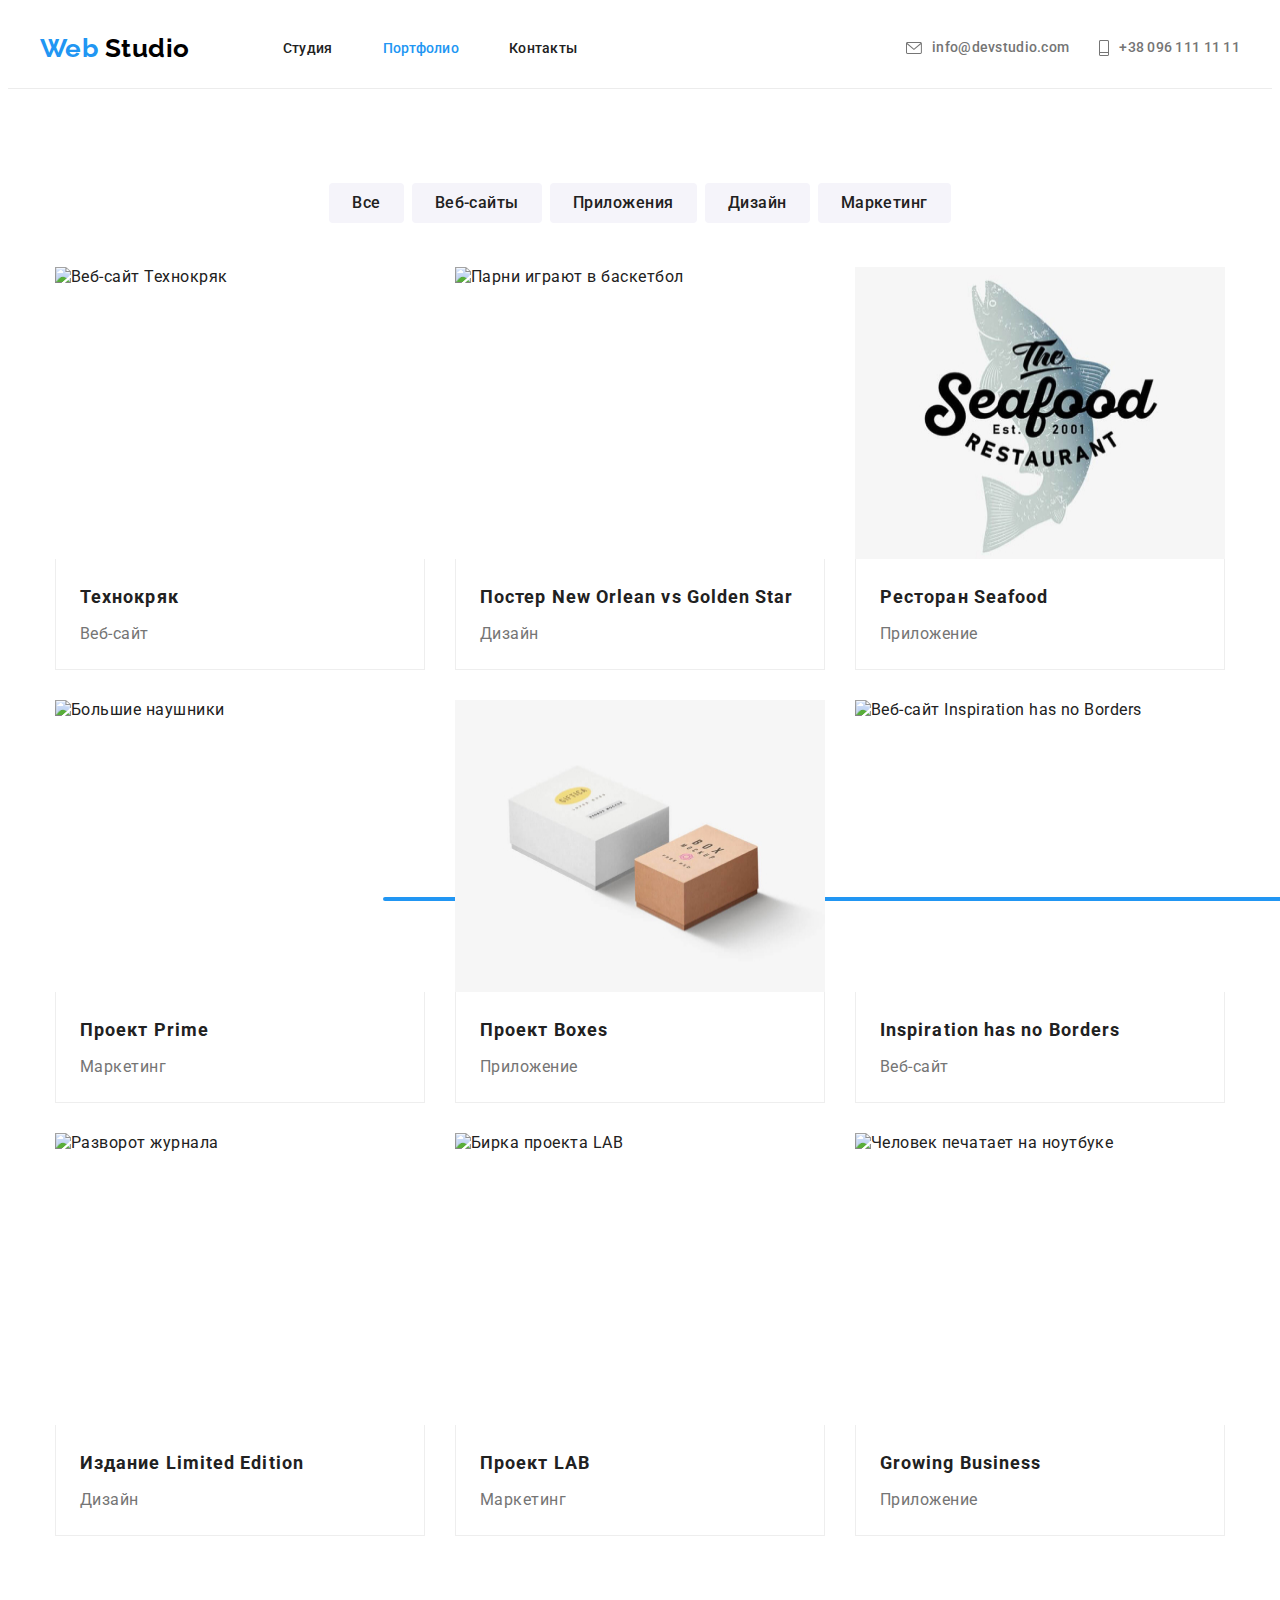
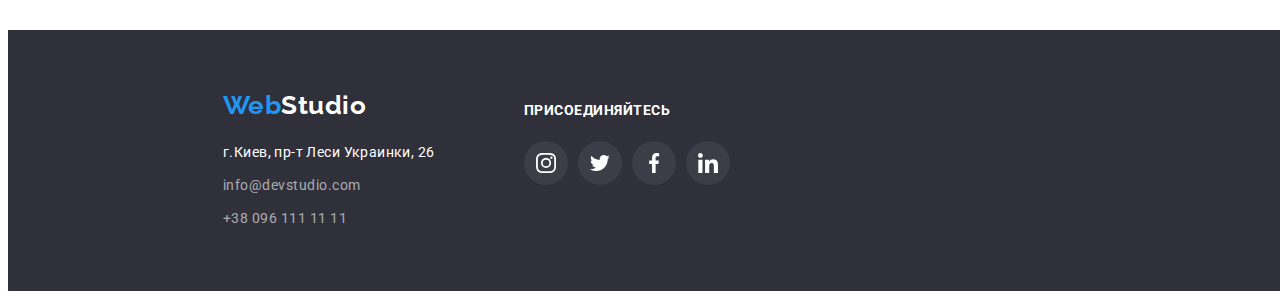
==== portfolio.html @ 09c156e7 "Add files via upload" ====
<!DOCTYPE html>
<html lang="ru">
<head>
    <meta charset="UTF-8">
    <meta http-equiv="X-UA-Compatible" content="IE=edge">
    <meta name="viewport" content="width=device-width, initial-scale=1.0">
    <title>Портфолио</title>
    <link rel="preconnect" href="https://fonts.googleapis.com"/>
    <link rel="preconnect" href="https://fonts.gstatic.com" crossorigin/>
    <link href="https://fonts.googleapis.com/css2?family=Raleway:wght@700&family=Roboto:wght@400;500;700;900&display=swap" rel="stylesheet"/>    
    <link rel="stylesheet" href="https://github.com/sindresorhus/modern-normalize/blob/main/modern-normalize.css"/>
    <link rel="stylesheet" href="./css/styles.css"/>
</head>

<body>
    <!--Шапка-->
<header class="header">

    <!--Главная навигация-->
    <div class="container nav-flex">
        <nav class="header-nav">
            <a class="logo-link link" href="./index.html">Web <span class="logo-black">Studio</span></a>
            <ul class="header-nav-list list">
                <li class="header-nav-item">
                    <a class="header-nav-link link" href="./index.html">Студия</a>
                </li>
                <li class="header-nav-item">
                    <a class="header-nav-link link current" href="./portfolio.html">Портфолио</a>
                </li>
                <li class="header-nav-item">
                    <a class="header-nav-link link" href="">Контакты</a>
                </li>
            </ul>
        </nav>

        <!--Контакты-->

        <ul class="header-contact-list list">
            <li class="header-contact-item">
                <a class="header-contact-link link" href="mailto:info@devstudio.com">
                    <svg class="contact-icon" width="16" height="12">
                        <use href="./images/icons.svg#icon-envelope"></use>
                    </svg>
                    info@devstudio.com</a>
            </li>
            <li class="header-contact-item">
                <a class="header-contact-link link" href="tel:+380961111111">
                    <svg class="contact-icon" width="10" height="16">
                        <use href="./images/icons.svg#icon-mobile"></use>
                    </svg>
                    +38 096 111 11 11</a>
            </li>
        </ul>
    </div>
</header>

    <!--Основной контент-->

    <main>
    <section class="portfolio-section">
        <!--Фильтры-->
    <div class="conteiner">
       <ul class="portfolio-btn-list list">
         <li class="portfolio-btn-item"> 
          <button class="portfolio-btn" type="button">Все</button> 
         </li>
          <li class="portfolio-btn-item">
          <button class="portfolio-btn" type="button">Веб-сайты</button>
         </li>
         <li class="portfolio-btn-item">
          <button class="portfolio-btn" type="button">Приложения</button>
         </li>
         <li class="portfolio-btn-item">
         <button class="portfolio-btn" type="button">Дизайн</button>
         </li>
         <li class="portfolio-btn-item">
         <button class="portfolio-btn" type="button">Маркетинг</button>
         </li>
       </ul>
    </div>
    </section>

         <!--Примеры работ-->
    <section class="portfolio-section-project">
    <div class="conteiner">
        <ul class="portfolio-list list">
           <li class="portfolio-item"> 
            <div class="portfolio-description">
               <img 
               src="./images/techno.jpg" 
               alt="Веб-сайт Технокряк"
               width="370"
               height="292"
               />
            <div class="portfolio-overlay">
            <p class="portfolio-description-text">Технокряк это современная площадка распространения коронавируса. Компании
                        используют эту платформу для цифрового шпионажа и атак на защищённые сервера конкурентов.</p>
            </div>
            </div>
            <div class="portfolio-border">
               <h2 class="portfolio-list-title">Технокряк</h2>
               <p class=" potrtfolio-list-text">Веб-сайт</p>
            </div>
           </li>
            <li class="portfolio-item">
            <div class="portfolio-description">
            <img 
            src="./images/neworlean.jpg" 
            alt="Парни играют в баскетбол" 
            width="370" 
            height="292" 
            />
            <div class="portfolio-overlay">
            <p class="portfolio-description-text">Технокряк это современная площадка распространения коронавируса. Компании
                          используют эту платформу для цифрового шпионажа и атак на защищённые сервера конкурентов.</p>
            </div>
            </div>
            <div class="portfolio-border">
            <h2 class="portfolio-list-title">Постер New Orlean vs Golden Star</h2>
            <p  class="potrtfolio-list-text">Дизайн</p>
            </div>
            </li>
            <li class="portfolio-item">
            <div class="portfolio-description">
            <img 
            src="./images/seafood.jpg" 
            alt="Логотип ресторана Seafood" 
            width="370" 
            height="292" 
            />
            <div class="portfolio-overlay">
            <p class="portfolio-description-text">Технокряк это современная площадка распространения коронавируса. Компании
                    используют эту платформу для цифрового шпионажа и атак на защищённые сервера конкурентов.</p>
            </div>
            </div>
            <div class="portfolio-border">
            <h2 class="portfolio-list-title">Ресторан Seafood</h2>
            <p  class="potrtfolio-list-text">Приложение</p>
            </div>
            </li>
            <li class="portfolio-item">
            <div class="portfolio-description">
            <img 
            src="./images/headphone.jpg" 
            alt="Большие наушники" 
            width="370" 
            height="292" 
            />
            <div class="portfolio-overlay">
                <p class="portfolio-description-text">Технокряк это современная площадка распространения коронавируса. Компании
                    используют эту платформу для цифрового шпионажа и атак на защищённые сервера конкурентов.</p>
            </div>
            </div>
            <div class="portfolio-border">
            <h2 class="portfolio-list-title">Проект Prime</h2>
            <p class="potrtfolio-list-text">Маркетинг</p>
            </div>
            </li>
            <li class="portfolio-item">
            <div class="portfolio-description">
            <img 
            src="./images/boxes.jpg" 
            alt="Две коробки" 
            width="370" 
            height="292"
            />
            <div class="portfolio-overlay">
                <p class="portfolio-description-text">Технокряк это современная площадка распространения коронавируса. Компании
                    используют эту платформу для цифрового шпионажа и атак на защищённые сервера конкурентов.</p>
            </div>
            </div>
            <div class="portfolio-border">
            <h2 class="portfolio-list-title">Проект Boxes</h2>
            <p class="potrtfolio-list-text">Приложение</p>
            </div>
            </li>
            <li class="portfolio-item">
            <div class="portfolio-description">
            <img 
            src="./images/monoblock.jpg" 
            alt="Веб-сайт Inspiration has no Borders" 
            width="370" 
            height="292" 
            />
            <div class="portfolio-overlay">
                <p class="portfolio-description-text">Технокряк это современная площадка распространения коронавируса. Компании
                    используют эту платформу для цифрового шпионажа и атак на защищённые сервера конкурентов.</p>
            </div>
            </div>
            <div class="portfolio-border">
            <h2 class="portfolio-list-title" lang="en">Inspiration has no Borders</h2>
            <p class="potrtfolio-list-text">Веб-сайт</p>
            </div>
            </li>
            <li class="portfolio-item">
            <div class="portfolio-description">
            <img 
            src="./images/magazine.jpg" 
            alt="Разворот журнала" 
            width="370"
            height="292" 
            />
            <div class="portfolio-overlay">
                <p class="portfolio-description-text">Технокряк это современная площадка распространения коронавируса. Компании
                    используют эту платформу для цифрового шпионажа и атак на защищённые сервера конкурентов.</p>
            </div>
            </div>
            <div class="portfolio-border">
            <h2 class="portfolio-list-title">Издание Limited Edition</h2>
            <p class="potrtfolio-list-text">Дизайн</p>
            </div>
            </li>
            <li class="portfolio-item">
            <div class="portfolio-description">
            <img 
            src="./images/tag.jpg" 
            alt="Бирка проекта LAB" 
            width="370" 
            height="292" 
            />
            <div class="portfolio-overlay">
                <p class="portfolio-description-text">Технокряк это современная площадка распространения коронавируса. Компании
                    используют эту платформу для цифрового шпионажа и атак на защищённые сервера конкурентов.</p>
            </div>
            </div>
            <div class="portfolio-border">
            <h2 class="portfolio-list-title">Проект LAB</h2>
            <p class="potrtfolio-list-text">Маркетинг</p>
            </div>
            </li>
            <li class="portfolio-item">
            <div class="portfolio-description">
            <img 
            src="./images/printing.jpg"
            alt="Человек печатает на ноутбуке" 
            width="370" 
            height="292" 
            />
            <div class="portfolio-overlay">
                <p class="portfolio-description-text">Технокряк это современная площадка распространения коронавируса. Компании
                    используют эту платформу для цифрового шпионажа и атак на защищённые сервера конкурентов.</p>
            </div>
            </div>
            <div class="portfolio-border">
            <h2 class="portfolio-list-title" lang="en">Growing Business</h2>
            <p class=" potrtfolio-list-text">Приложение</p>
            </div>
        </li>
        </ul>
    </div>
    </section>
</main>
<!--Подвал-->
<footer class="footer">
    <section class="footter-section">
        <div class="conteiner">
            <div class="footer-flex">
                <div class="footer-contacts-flex">
                    <a class="logo link" href="./index.html">Web<span class="logo-white">Studio</span>
                    </a>
                    <!-- Список контактов -->
                    <address class="footer-contact">
                        <ul class="footer-contact-list list">
                            <li class="footer-contact-item">
                                <a class="footer-contact-link address link" href="https://goo.gl/maps/CdvJLRiEL6Q8Smko8"
                                    target="_blank" rel="noreferrer noopener">г.Киев, пр-т Леси Украинки, 26</a>
                            </li>
                            <li class="footer-contact-item">
                                <a class="footer-contact-link link"
                                    href="mailto:info@devstudio.com">info@devstudio.com</a>
                            </li>
                            <li class="footer-contact-item">
                                <a class="footer-contact-link link" href="tel:+380961111111">+38 096 111 11 11</a>
                            </li>
                        </ul>
                    </address>

                </div>
                <div class="footer-social-flex">
                    <p class="footer-social-text">Присоединяйтесь</p>
                    <ul class="footer-social-list list">
                        <li class="footer-social-item">
                            <a class="footer-social-link" href="">
                                <svg class="footer-social-icon" width="20" height="20">
                                    <use href="./images/icons.svg#icon-instagram"></use>
                                </svg>
                            </a>
                        </li>

                        <li class="footer-social-item">
                            <a class="footer-social-link" href="">
                                <svg class="footer-social-icon" width="20" height="20">
                                    <use href="./images/icons.svg#icon-twitter"></use>
                                </svg>
                            </a>
                        </li>

                        <li class="footer-social-item">
                            <a class="footer-social-link" href="">
                                <svg class="footer-social-icon" width="20" height="20">
                                    <use href="./images/icons.svg#icon-facebook"></use>
                                </svg>
                            </a>
                        </li>

                        <li class="footer-social-item">
                            <a class="footer-social-link" href="">
                                <svg class="footer-social-icon" width="20" height="20">
                                    <use href="./images/icons.svg#icon-linkedin"></use>
                                </svg>
                            </a>
                        </li>
                    </ul>
                </div>
            </div>
        </div>
    </section>
</footer>
</body>

</html>
---- css/styles.css ----
:root {
    --primary-text-color: #212121;
    --secondary-text-color: #757575;
    --white-text-color: #ffffff;
    --accent-color: #2196f3;
    --black-logo-color: #000000;
    --footer-text-color: rgba(255, 255, 255, 0.6);
    --white-background-color: #ffffff;
    --hero-background-color: #2f303a;
    --team-background-color: #f5f4fa;
}


body { 
        font-family: "Roboto", sans-serif;
        letter-spacing: 0.03em;
        background-color: var(--white-background-color);
        color: var(--primary-text-color);
}

/*----убираем точки списков----*/
.list {
    list-style: none;
}
/*----убираем подчеркивание ссылок----*/
.link {
    text-decoration: none;
}

/*----глобальный сброс margin, padding----*/
h1,
h2,
h3,
h4,
h5,
h6,
p,
ul {
    margin: 0;
    padding: 0;
}

img {
    display: block;
}
.container {
    width: 1200px;
    margin-left: auto;
    margin-right: auto;
    padding-left: 15px;
    padding-right: 15px;
}

.logo {
    font-family: "Raleway", sans-serif;
    font-weight: 700;
    font-size: 26px;
    line-height: 1.19;
    color: var(--accent-color);
    align-items: center;
    text-align: center;
}
.section-title {
    font-weight: 700;
    font-size: 36px;
    line-height: 1.17;
    text-align: center;
    color: var(--primary-text-color);
    margin-left: auto;
    margin-right: auto;
      
}


.features-icon-fon {
    display: flex;
    width: 270px;
    height: 120px;
    align-items: center;
    justify-content: center;
    flex-direction: column;
    margin-bottom: 30px;

    background-color: var(--team-background-color);
}
.footer-contact-link {
    font-family: 'Roboto';
    font-style: normal;
    font-size: 14px;
    line-height: 1.71;
    color: var(--footer-text-color);

    transition: color 250ms cubic-bezier(0.4, 0, 0.2, 1);
}

.footer-contact-link:hover,
.footer-contact-link:focus {
    color: var(--accent-color);
}

            /*----Шапка----*/

.header {
    border-bottom: 1px solid #ececec;

        justify-content: center;
        display: flex;
        align-items: center;
}

.nav-flex {
    display: flex;
    align-items: center;
    justify-content: center;
   
}

.header-nav {
        justify-content: center;
        display: flex;
        align-items: center;
    }

.logo-link {
        font-family: "Raleway", sans-serif;
        font-style: normal;
        font-weight: 700;
        font-size: 26px;
        line-height: 1.19;
        color: var(--accent-color);
}

.logo-black {
    color: var(--black-logo-color);
}

.header-nav-list {
    display: flex;
    margin-left: 93px;
}

.header-nav-item:not(:last-child) {
    margin-right: 50px;
}

.header-nav-link {
        font-weight: 500;
        font-size: 14px;
        line-height: 16px;
        letter-spacing: 0.02em;
        color: var(--primary-text-color);
         
        display: block;
        padding-top: 32px;
        padding-bottom: 32px;

        transition: color 250ms cubic-bezier(0.4, 0, 0.2, 1);
  }

.header-contact-list {
        display: flex;
        margin-left: auto;

}

.header-contact-item+.header-contact-item {
    margin-left: 30px;

}

.header-nav-link.current {
        color: var(--accent-color)}


.header-nav-link.current::after {
        position: absolute;

        display: block;
        content: '';
        width: 100%;
        height: 4px;
        border-radius: 2px;
        bottom: -1px;

        background-color: var(--accent-color);
    }

.header-contact-link {
        font-weight: 500;
        font-size: 14px;
        line-height: 1.14;
        letter-spacing: 0.02em;
        color: var(--secondary-text-color);

        justify-content: center;
        display: inline-flex;
        align-items: center;
        padding: 32px 0px 32px;

        transition: color 250ms cubic-bezier(0.4, 0, 0.2, 1);
}

.contact-icon {
    margin-right: 10px;
    fill: currentColor;
}

.header-nav-link:hover,
.header-nav-link:focus,
.header-contact-link:hover,
.header-contact-link:focus {
    color: var(--accent-color);
}


        /*----Герой----*/

.hero {
    background-color: var(--hero-background-color);
        
        padding-top: 200px;
        padding-bottom: 200px;
        text-align: center;

        max-width: 1600px;
        margin-left: auto;
        margin-right: auto;

        background-image: linear-gradient(to right,
                    rgba(47, 48, 58, 0.4),
                    rgba(47, 48, 58, 0.4)),
                url(../images/hero.jpg);
        background-color: var(--hero-background-color);
        background-repeat: no-repeat;
        background-position: center;
        background-size: cover;
        
        text-align: center;
}

.hero-title {
        margin-bottom: 30px;
        margin-left: auto;
        margin-right: auto;
        max-width: 696px;
        
        
        font-weight: 900;
        font-size: 44px;
        line-height: 1.36; 
        text-align: center;
        letter-spacing: 0.06em;
        text-transform: uppercase;
        color: var(--white-text-color);
   }

    
.hero-btn {
        font-family: 'Roboto', sans-serif;
        font-weight: 700;
        font-size: 16px;
        line-height: 1.88;
        align-items: center;
        text-align: center;
        letter-spacing: 0.06em;
       
        background-color: var(--accent-color);
        color: var(--white-text-color);
        cursor: pointer;

        min-width: 200px;
        display: inline-block;
        border-radius: 4px;
        padding: 10px 32px;
        border: 1px solid transparent;

        transition: background-color 250ms cubic-bezier(0.4, 0, 0.2, 1),
        color 250ms cubic-bezier(0.4, 0, 0.2, 1);
  }

  .hero-btn:hover,
  .hero-btn:focus {
      background-color: var(--white-text-color);
      color: var(--accent-color);
  }

/*----Особенности----*/

             
.features-section {
    max-width: 1170px;
    padding-top: 94px;
    padding-bottom: 94px;
    margin: 0 auto;

    justify-content: center;
    display: flex;
    align-items: center;
    
    background-color: var(--white-background-color);
}

.features-section-item{
    
    justify-content: center;
    display: flex;
    align-items: center;

}

.features-list{
    justify-content: center;
    display: flex;
    align-items: center;
}

.visually-hidden {
    position: absolute;

    width: 1px;
    height: 1px;
    margin: -1px;
    padding: 0;

    overflow: hidden;
    border: 0;
    clip: rect(0 0 0 0);
}

.features-item:not(:last-child){
margin-right: 30px;
max-width: 270px;
}

.features-icon {
    align-items: center;
}

.features-title{
        font-weight: 700;
        font-size: 14px;
        line-height: 1.14;
        text-transform: uppercase;
        
        display: flex;
        
        margin-bottom: 10px;
}
.features-text {
        font-size: 14px;
        line-height: 1.71;
        color: var(--secondary-text-color);
     
}

  /*----Список занятий----*/

.work-section{
    background-color: var(--white-background-color);
    padding-top: 0px;
    padding-bottom: 0px;

    justify-content: center;
    display: flex;
    align-items: center;
}

.work-item {
    display: block;
}
.work-list {
    display: flex;
}

.work-item:not(:last-child) {
    margin-right: 30px;

}

.section-title {
    margin-bottom: 50px;
    margin-right: auto;
    margin-left: auto;

        justify-content: center;
        display: flex;
        align-items: center;
}



      /*----Команда----*/

.team-section {
        background-color: var(--team-background-color);
        padding-top: 94px;
        padding-bottom: 94px;

        justify-content: center;
        display: flex;
        align-items: center;
}

.team-list{
    display: flex;
}

.team-item {
    display: block;
    max-width: 270px;
    box-shadow: 0px 1px 3px rgba(0, 0, 0, 0.12), 0px 1px 1px rgba(0, 0, 0, 0.14),
            0px 2px 1px rgba(0, 0, 0, 0.2);
    background-color: var(--white-background-color);
}
.team-item:not(:last-child) {
    margin-right: 30px; 
}

.team-workers {
    padding:  0px  30px 0px;
    background-color: var(--white-text-color);

    
}
.team-worker {
        font-weight: 500;
        font-size: 16px;
        line-height: 1.19;
        text-align: center;
        padding-top: 30px;
        padding-bottom: 10px;
       
}

.team-profession {
        font-size: 16px;
        line-height: 1.19;
        text-align: center;
        color: var(--secondary-text-color);
        padding-bottom: 30px;
        margin-top: 10px;
}

.team-social-list {
    display: flex;
    padding: 0px 32px;
    margin-top: 16px;
    list-style: none;
    justify-content: space-between;
    align-items: center;
    
}

.team-social-item {
    width: 44px;
    height: 44px;
}
.team-social-link {
    width: 44px;
    height: 44px;
    display: block;
    border-radius: 50%;
    color: #afb1b8;
    background-color: #f5f4fa;

    transition: background-color 250ms cubic-bezier(0.4, 0, 0.2, 1),
            color 250ms cubic-bezier(0.4, 0, 0.2, 1);
}

.team-social-link:hover,
.team-social-link:focus {
    color: #ffffff;
    background-color: var(--accent-color);
}
.team-social-icon {
    margin: 12px 0px 0px 12px;
    fill: currentColor;
 
}

/* ----Постоянные Клиенты----- */

.client-section {
    padding-top: 94px;
    padding-bottom: 94px;
}

.client-title {
    margin-bottom: 50px;

    font-weight: 700;
    font-size: 36px;
    line-height: 1.17;
    text-align: center;
}

.client-list {
    display: flex;
    padding: 0;
    margin: 0;
    list-style: none;
    justify-content: space-between;
    align-items: center;
}

.client-item {
    width: 170px;
    height: 90px;

    transition: border-color 250ms cubic-bezier(0.4, 0, 0.2, 1),
            color 250ms cubic-bezier(0.4, 0, 0.2, 1);
}

.client-item:not(:last-child) {
    margin-right: 30px;
}

.client-link {
    width: 170px;
    height: 90px;
    display: block;
    border: 1px solid #afb1b8;
    color: #afb1b8;
    background-color: #fff;
    padding: 16px 32px;

    transition: border-color 250ms cubic-bezier(0.4, 0, 0.2, 1),
            color 250ms cubic-bezier(0.4, 0, 0.2, 1);
}

.client-link:hover,
.client-link:focus {
    color: var(--accent-color);
    border-color: var(--accent-color);
}

.client-icon {
    fill: currentColor;
}

.client-item:hover,
.client-item:focus {
    color: var(--accent-color);
    border-color: var(--accent-color);
}

    /*----Подвал----*/

 .footer {
        padding-top: 60px;
        padding-bottom: 60px;
        background-color: var(--hero-background-color);
        padding-right: 1240px;
        padding-left: 215px;
        display: flex;
        margin-top: auto;
        margin-bottom: auto;

}   

 /*----Список контактов----*/

.footer-flex {
    display: flex;
    margin: 0;
    padding: 0;
    list-style: none;
}

.footer-social-text {
    padding: 20px 0px 10px 0px;
    margin-bottom: 20px;
    font-weight: 700;
    font-size: 14px;
    line-height: 1.14px;
    text-transform: uppercase;
    color: var(--white-text-color);
}

.footer-social-flex {
    margin-left: 70px;
    width: 206px;
}
.footer-social-list {
    display: flex;
    padding: 0;
    margin-top: 0;
    list-style: none;
    justify-content: space-between;
    align-items: center;
}

.footer-social-item {
    width: 44px;
    height: 44px;
}

.footer-social-link {
    width: 44px;
    height: 44px;
    display: block;
    border-radius: 50%;
    color: #ffffff;
    background-color: #ffffff10;

    transition: background-color 250ms cubic-bezier(0.4, 0, 0.2, 1),
            color 250ms cubic-bezier(0.4, 0, 0.2, 1);
}

.footer-social-link:hover,
.footer-social-link:focus {
    color: #ffffff;
    background-color: var(--accent-color);
}
.footer-social-icon {
    margin: 12px 0px 0px 12px;
    fill: currentColor;
}

 .footer-contact {
    margin-top: 20px;
    display: block;
    margin-left: auto;
    margin-right: auto;
    letter-spacing: 0.03em;
    }

.footer-contact-link.address {
    color: var(--white-text-color);
    display: block;
    margin-left: auto;
    margin-right: auto;
    min-width: 231px;
    letter-spacing: 0.03em;
 

}
 
.footer-contact-item,
.footer-contact-item {
    margin-top: 9px;
   
}
.footter-section {
    max-width: 1170px;
    justify-content: center;
    display: flex;
    align-items: center;

    margin-right: auto;
    margin-left: auto;
}

.logo-white {
    color: var(--white-text-color);
}


        /*----Портфолио----*/

.portfolio-section {
        background-color: var(--white-background-color);
        padding-top: 94px;
        padding-bottom: 0px;
              
    }
.portfolio-btn-list {
    display: flex;
    justify-content: center;
    margin-bottom: -50px;
}

.portfolio-btn-item:not(:last-child) {
    margin-right: 8px;

}
.portfolio-item:hover .portfolio-overlay {
    transform: translateY(0);
}

.portfolio-description {
    position: relative;
    overflow: hidden;
}

.portfolio-overlay {
    position: absolute;

    display: inline-block;
    content: '';
    width: 100%;
    height: 100%;
    top: 0;
    left: 0;

    background-color: rgba(33, 150, 243, 0.9);

    transform: translateY(100%);
    transition: transform 250ms cubic-bezier(0.4, 0, 0.2, 1);

}

.portfolio-description-text {
    position: absolute;
    top: 0;
    left: 0;

    padding: 63px 24px;

    font-size: 18px;
    line-height: 1.56;

    color: var(--white-text-color);
}

.portfolio-btn {
    font-family: 'Roboto', sans-serif;
    font-weight: 500;
    font-size: 16px;
    line-height: 1.63;
    text-align: center;
    letter-spacing: 0.03em;
    background-color: var(--team-background-color);
    color: var(--primary-text-color);
    cursor: pointer;

        display: inline-block;
        min-width: 73px;
        border-radius: 4px;
        border: 1px solid transparent;
        padding: 6px 22px;

        transition: background-color 250ms cubic-bezier(0.4, 0, 0.2, 1),
                color 250ms cubic-bezier(0.4, 0, 0.2, 1),
                box-shadow 250ms cubic-bezier(0.4, 0, 0.2, 1);
   
}

.portfolio-btn:hover,
.portfolio-btn:focus {
    background-color: var(--accent-color);
    color: var(--white-text-color);
    box-shadow: 0px 3px 1px rgba(0, 0, 0, 0.1), 0px 1px 2px rgba(0, 0, 0, 0.08),
            0px 2px 2px rgba(0, 0, 0, 0.12);
}
    /*----Примеры работ----*/

.portfolio-list {
    display: flex;
    flex-wrap: wrap;
    margin: -15px;

        justify-content: center;
        display: flex;
        align-items: center;
    
}
    
.portfolio-item{
    background-color: var(--white-background-color);
    margin: 15px;
    display: block;

    transition: box-shadow 250ms cubic-bezier(0.4, 0, 0.2, 1);
}
.portfolio-item:hover,
.portfolio-item:focus {
    box-shadow: 0px 3px 1px rgba(0, 0, 0, 0.1), 0px 1px 2px rgba(0, 0, 0, 0.08),
        0px 2px 2px rgba(0, 0, 0, 0.12);
}

.portfolio-border {
    border: 1px solid #eeeeee;
    border-top: transparent;
    padding: 20px 24px;
    
    
}
.portfolio-section-project {
        max-width: 1170px; 
        justify-content: center;
        display: flex;
        align-items: center;

        margin-right: auto;
        margin-left: auto;

        padding-top: 94px;
        padding-bottom: 94px;
 }

.portfolio-list-title{
        font-weight: 700;
        font-size: 18px;
        line-height: 2;
        letter-spacing: 0.06em;
        color: var(--primary-text-color);
    


}
.potrtfolio-list-text{
        font-size: 16px;
        line-height: 1.87;
           color: var(--secondary-text-color);

        margin-top: 4px;
        
}

/* ----------------MODAL--------------------- */

.backdrop {
    position: fixed;

    display: flex;
    align-items: center;
    justify-content: center;

    width: 100vw;
    height: 100vh;

    background-color: rgba(0, 0, 0, 0.2);
    ;

    top: 0;
    transition: opacity 250ms cubic-bezier(0.4, 0, 0.2, 1), visibility 250ms cubic-bezier(0.4, 0, 0.2, 1);
}

.backdrop.is-hidden {
    opacity: 0;
    visibility: hidden;
    pointer-events: none;
}

.backdrop.is-hidden .modal {
    transform: scale(2);
}

.modal {
    width: 528px;
    min-height: 581px;
    background-color: #ffffff;

    position: relative;
    transform: scale(1);
    transition: transform 250ms cubic-bezier(0.4, 0, 0.2, 1);
}

.close-btn {
    position: absolute;

    display: flex;
    align-items: center;
    justify-content: center;

    right: 8px;
    top: 8px;
    background-color: transparent;
    border-radius: 50%;
    width: 30px;
    height: 30px;
    border: 1px solid #000000;
}
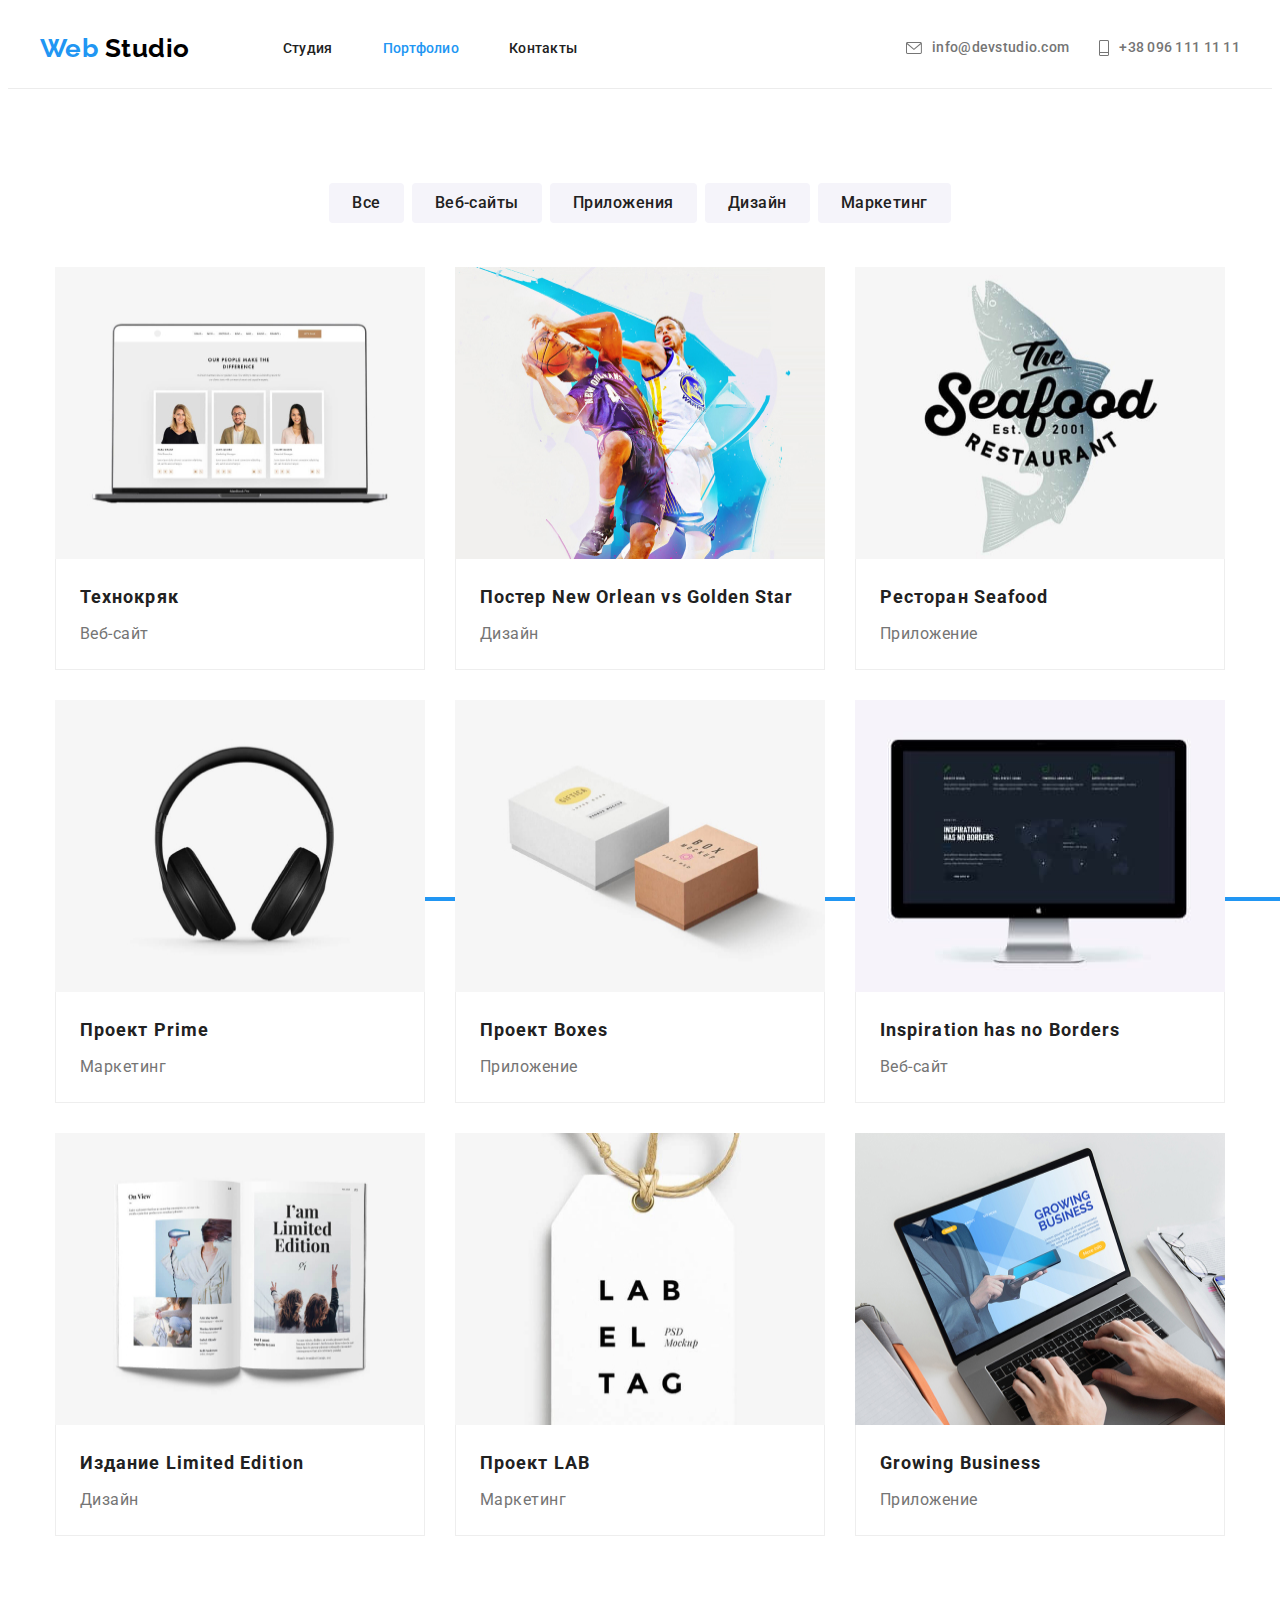
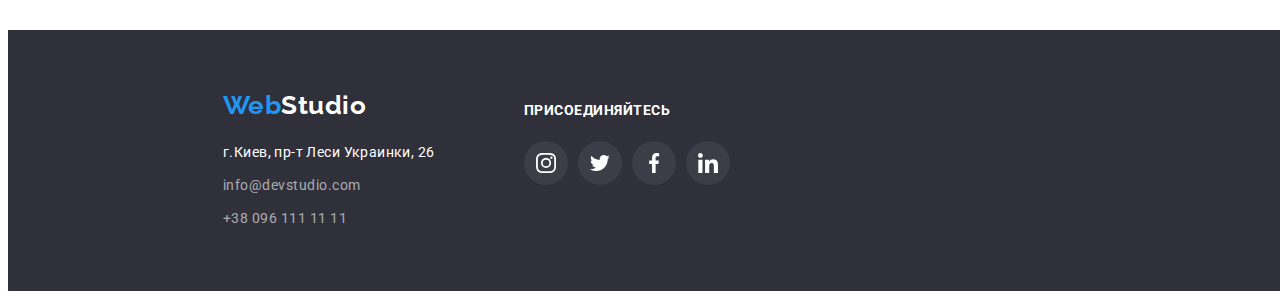
==== commit 0b2cc5ab: "Add files via upload" ====
--- a/portfolio.html
+++ b/portfolio.html
@@ -93,8 +93,8 @@
                height="292"
                />
             <div class="portfolio-overlay">
-            <p class="portfolio-description-text">Технокряк это современная площадка распространения коронавируса. Компании
-                        используют эту платформу для цифрового шпионажа и атак на защищённые сервера конкурентов.</p>
+            <p class="portfolio-description-text">Ресурс предлагает комплексные предложения с разным уровнем функционала и сервисов. Все это позволит посетителю получить
+            исчерпывающие сведения о компании или частном лице.</p>
             </div>
             </div>
             <div class="portfolio-border">
@@ -111,8 +111,8 @@
             height="292" 
             />
             <div class="portfolio-overlay">
-            <p class="portfolio-description-text">Технокряк это современная площадка распространения коронавируса. Компании
-                          используют эту платформу для цифрового шпионажа и атак на защищённые сервера конкурентов.</p>
+            <p class="portfolio-description-text">Ресурс предлагает комплексные предложения с разным уровнем функционала и сервисов. Все это позволит посетителю получить
+            исчерпывающие сведения о компании или частном лице.</p>
             </div>
             </div>
             <div class="portfolio-border">
@@ -129,8 +129,8 @@
             height="292" 
             />
             <div class="portfolio-overlay">
-            <p class="portfolio-description-text">Технокряк это современная площадка распространения коронавируса. Компании
-                    используют эту платформу для цифрового шпионажа и атак на защищённые сервера конкурентов.</p>
+            <p class="portfolio-description-text">Ресурс предлагает комплексные предложения с разным уровнем функционала и сервисов. Все это позволит посетителю получить
+            исчерпывающие сведения о компании или частном лице.</p>
             </div>
             </div>
             <div class="portfolio-border">
@@ -147,8 +147,8 @@
             height="292" 
             />
             <div class="portfolio-overlay">
-                <p class="portfolio-description-text">Технокряк это современная площадка распространения коронавируса. Компании
-                    используют эту платформу для цифрового шпионажа и атак на защищённые сервера конкурентов.</p>
+                <p class="portfolio-description-text">Ресурс предлагает комплексные предложения с разным уровнем функционала и сервисов. Все это позволит посетителю получить
+                исчерпывающие сведения о компании или частном лице.</p>
             </div>
             </div>
             <div class="portfolio-border">
@@ -165,8 +165,8 @@
             height="292"
             />
             <div class="portfolio-overlay">
-                <p class="portfolio-description-text">Технокряк это современная площадка распространения коронавируса. Компании
-                    используют эту платформу для цифрового шпионажа и атак на защищённые сервера конкурентов.</p>
+                <p class="portfolio-description-text">Ресурс предлагает комплексные предложения с разным уровнем функционала и сервисов. Все это позволит посетителю получить
+                исчерпывающие сведения о компании или частном лице.</p>
             </div>
             </div>
             <div class="portfolio-border">
@@ -183,8 +183,8 @@
             height="292" 
             />
             <div class="portfolio-overlay">
-                <p class="portfolio-description-text">Технокряк это современная площадка распространения коронавируса. Компании
-                    используют эту платформу для цифрового шпионажа и атак на защищённые сервера конкурентов.</p>
+                <p class="portfolio-description-text">Ресурс предлагает комплексные предложения с разным уровнем функционала и сервисов. Все это позволит посетителю получить
+                исчерпывающие сведения о компании или частном лице.</p>
             </div>
             </div>
             <div class="portfolio-border">
@@ -201,8 +201,8 @@
             height="292" 
             />
             <div class="portfolio-overlay">
-                <p class="portfolio-description-text">Технокряк это современная площадка распространения коронавируса. Компании
-                    используют эту платформу для цифрового шпионажа и атак на защищённые сервера конкурентов.</p>
+                <p class="portfolio-description-text">Ресурс предлагает комплексные предложения с разным уровнем функционала и сервисов. Все это позволит посетителю получить
+                исчерпывающие сведения о компании или частном лице.</p>
             </div>
             </div>
             <div class="portfolio-border">
@@ -219,8 +219,8 @@
             height="292" 
             />
             <div class="portfolio-overlay">
-                <p class="portfolio-description-text">Технокряк это современная площадка распространения коронавируса. Компании
-                    используют эту платформу для цифрового шпионажа и атак на защищённые сервера конкурентов.</p>
+                <p class="portfolio-description-text">Ресурс предлагает комплексные предложения с разным уровнем функционала и сервисов. Все это позволит посетителю получить
+                исчерпывающие сведения о компании или частном лице.</p>
             </div>
             </div>
             <div class="portfolio-border">
@@ -237,8 +237,8 @@
             height="292" 
             />
             <div class="portfolio-overlay">
-                <p class="portfolio-description-text">Технокряк это современная площадка распространения коронавируса. Компании
-                    используют эту платформу для цифрового шпионажа и атак на защищённые сервера конкурентов.</p>
+                <p class="portfolio-description-text">Ресурс предлагает комплексные предложения с разным уровнем функционала и сервисов. Все это позволит посетителю получить
+                исчерпывающие сведения о компании или частном лице..</p>
             </div>
             </div>
             <div class="portfolio-border">
